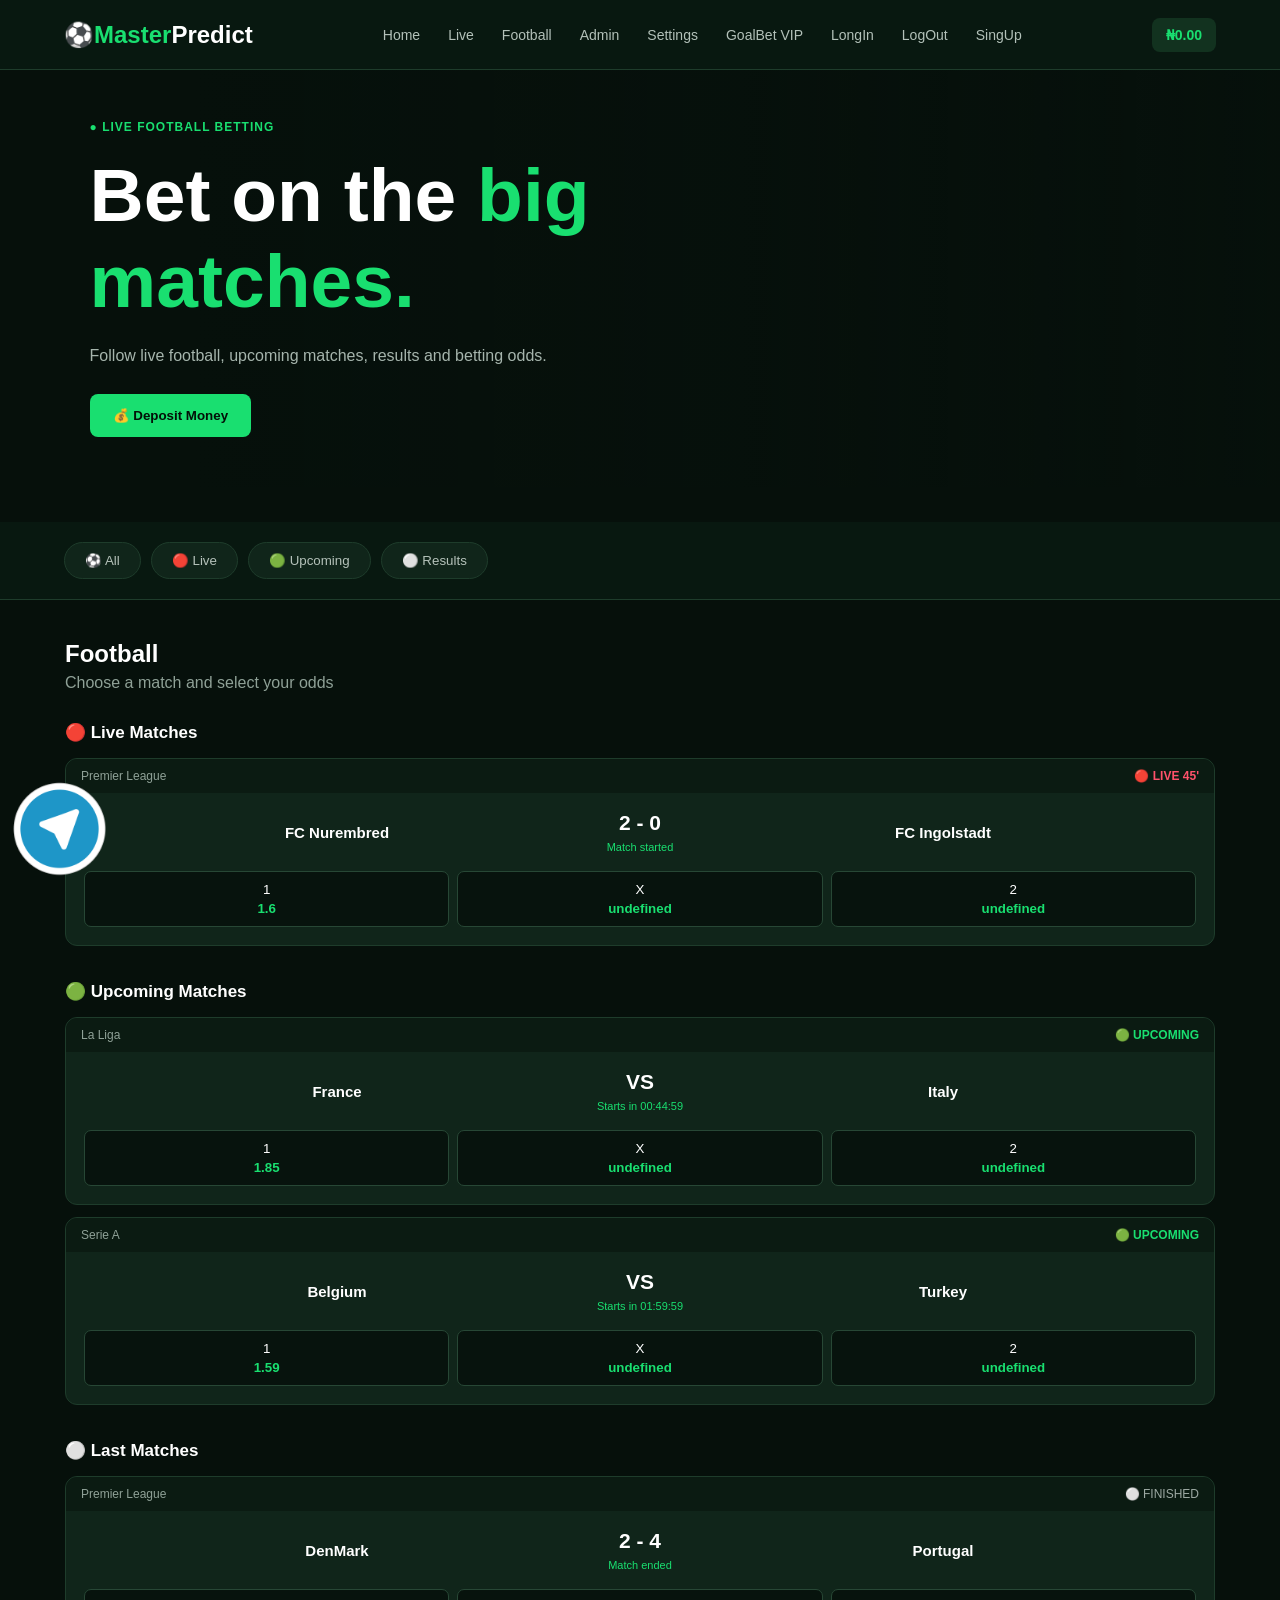
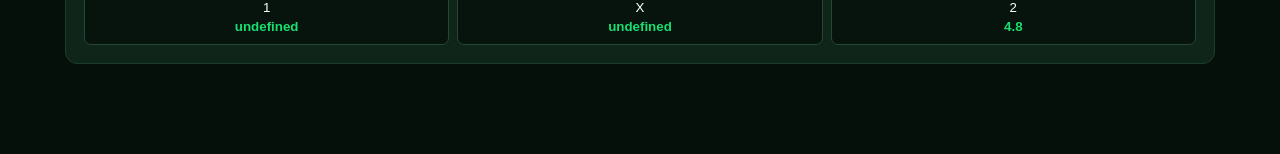
==== index.html @ e1214bd0 "Add initial styles and VIP membership page - Created a new CSS file for styling the application with" ====
<!DOCTYPE html>
<html lang="en">

<head>
    <meta charset="UTF-8">

    <meta
        name="viewport"
        content="width=device-width, initial-scale=1.0">

    <title>BetZone Football</title>

    <link rel="stylesheet" href="style.css">
</head>

<body>

<!-- ================= HEADER ================= -->

<header class="header">

    <div class="logo">
        ⚽<span>Master</span>Predict
    </div>

    <nav>
        <a href="#home">Home</a>
        <a href="#live">Live</a>
        <a href="#matches">Football</a>
        <a href="file:///C:/Users/USER/Documents/Dashbord/home.html#dashboard">Admin</a>
        <a href="setting.html">Settings</a>
        <a href="vip.html">GoalBet VIP</a>
        <a href="login.html">LongIn</a>
        <a href="logout.html">LogOut</a>
        <a href="singup.html">SingUp</a>
    </nav>

    <div class="wallet">

        <span></span>

        <strong>
            ₦<span id="balance">0.00</span>
        </strong>

    </div>

</header>


<!-- ================= HERO ================= -->

<section class="hero" id="home">

    <div class="hero-content">

        <div class="live-label">
            ● LIVE FOOTBALL BETTING
        </div>

        <h1>
            Bet on the
            <span>big matches.</span>
        </h1>

        <p>
            Follow live football, upcoming matches,
            results and betting odds.
        </p>

        <button
            class="primary-btn"
            onclick="depositMoney()">

            💰 Deposit Money

        </button>

    </div>

</section>


<!-- ================= QUICK MENU ================= -->

<div class="quick-menu">

    <button onclick="showCategory('all')">
        ⚽ All
    </button>

    <button onclick="showCategory('live')">
        🔴 Live
    </button>

    <button onclick="showCategory('upcoming')">
        🟢 Upcoming
    </button>

    <button onclick="showCategory('finished')">
        ⚪ Results
    </button>

</div>


<!-- ================= MAIN ================= -->

<main id="matches">

    <div class="page-title">

        <h2>
            Football
        </h2>

        <p>
            Choose a match and select your odds
        </p>

    </div>


    <!-- LIVE -->

    <section id="live">

        <h3>🔴 Live Matches</h3>

        <div
            id="liveMatches"
            class="match-list">
        </div>

    </section>


    <!-- UPCOMING -->

    <section>

        <h3>🟢 Upcoming Matches</h3>

        <div
            id="upcomingMatches"
            class="match-list">
        </div>

    </section>


    <!-- FINISHED -->

    <section>

        <h3>⚪ Last Matches</h3>

        <div
            id="finishedMatches"
            class="match-list">
        </div>

    </section>

    <div class="boxes">
<a href="https://t.me/masterpredict258">
    <img src="image/round.png" alt="" style="height: 100%; width: 100%;">
</a>
</div>
</main>


<!-- ================= BET SLIP ================= -->

<!-- <aside class="betslip">

    <div class="betslip-header">

        <h2>🎟 Bet Slip</h2>

        <span id="betCount">
            0
        </span>

    </div>


    <div id="betItems">

        <div class="empty-slip">

            <div>
                🎟️
            </div>

            <p>
                Your bet slip is empty
            </p>

            <small>
                Select an odd to add a bet
            </small>

        </div>

    </div>


    <div class="bet-summary">

        <div>
            <span>Total Odds</span>

            <strong id="totalOdds">
                0.00
            </strong>
        </div>


        <label>
            Stake
        </label>

        <input
            id="stake"
            type="number"
            min="0"
            placeholder="₦ Enter amount"
            oninput="calculateWin()">


        <div>

            <span>Potential Win</span>

            <strong class="green">
                ₦<span id="potentialWin">
                    0.00
                </span>
            </strong>

        </div>


        <button
            class="place-btn"
            onclick="placeBet()">

            PLACE BET

        </button>

    </div>

</aside> -->


<!-- ================= MOBILE NAV ================= -->

<div class="mobile-nav">

    <a href="#home">
        🏠
        <small>Home</small>
    </a>

    <a href="#live">
        🔴
        <small>Live</small>
    </a>

    <a href="#matches">
        ⚽
        <small>Football</small>
    </a>

    <a href="file:///C:/Users/USER/Documents/Dashbord/home.html#dashboard">
        👤
        <small>Admin</small>
    </a>

</div>


<script src="app.js"></script>

</body>
</html>
---- style.css ----
* {
    margin: 0;
    padding: 0;
    box-sizing: border-box;
}


:root {

    --green: #19df70;

    --dark: #06100b;

    --dark2: #0a1b12;

    --card: #10251a;

    --border: #1e3c2b;

    --text: #ffffff;

    --muted: #8fa197;

}


body {

    font-family:
        Arial,
        Helvetica,
        sans-serif;

    background:
        var(--dark);

    color:
        var(--text);

    min-height: 100vh;

    padding-bottom: 50px;
}


/* HEADER */

.header {

    height: 70px;

    padding:
        0 5%;

    display: flex;

    align-items: center;

    justify-content: space-between;

    background:
        #081810;

    border-bottom:
        1px solid var(--border);

    position: sticky;

    top: 0;

    z-index: 100;
}


.logo {

    font-size: 24px;

    font-weight: 800;
}


.logo span {

    color:
        var(--green);
}


nav {

    display: flex;

    gap: 28px;
}


nav a {

    color:
        #b3c1b9;

    text-decoration: none;

    font-size: 14px;
}


nav a:hover {

    color:
        var(--green);
}


.wallet {

    background:
        #12321f;

    padding:
        9px 14px;

    border-radius:
        8px;

    display: flex;

    flex-direction: column;

    font-size: 11px;

    color:
        var(--muted);
}


.wallet strong {

    color:
        var(--green);

    font-size: 14px;
}


/* HERO */

.hero {

    min-height: 390px;

    display: flex;

    align-items: center;

    padding:
        50px 7%;

    background:

        linear-gradient(
            90deg,
            #06100b 15%,
            rgba(6,16,11,.82),
            rgba(6,16,11,.25)
        ),

        url(
            "https://images.unsplash.com/photo-1579952363873-27f3bade9f55?auto=format&fit=crop&w=1600&q=80"
        );

    background-size:
        cover;

    background-position:
        center;
}


.hero-content {

    max-width:
        650px;
}


.live-label {

    color:
        var(--green);

    font-size:
        12px;

    font-weight:
        bold;

    letter-spacing:
        1px;
}


.hero h1 {

    font-size:
        clamp(42px, 7vw, 75px);

    margin:
        18px 0;
}


.hero h1 span {

    color:
        var(--green);
}


.hero p {

    color:
        #a6b5ad;

    line-height:
        1.7;

    max-width:
        520px;

    margin-bottom:
        25px;
}


.primary-btn,
.place-btn {

    border:
        none;

    background:
        var(--green);

    color:
        #031008;

    font-weight:
        800;

    padding:
        14px 23px;

    border-radius:
        8px;

    cursor:
        pointer;
}


.primary-btn:hover,
.place-btn:hover {

    background:
        #39ec87;
}


/* QUICK MENU */

.quick-menu {

    display:
        flex;

    gap:
        10px;

    padding:
        20px 5%;

    background:
        #081810;

    border-bottom:
        1px solid var(--border);

    overflow-x:
        auto;
}


.quick-menu button {

    white-space:
        nowrap;

    background:
        #10251a;

    color:
        #b5c2ba;

    border:
        1px solid var(--border);

    padding:
        10px 20px;

    border-radius:
        20px;

    cursor:
        pointer;
}


.quick-menu button:hover {

    color:
        var(--green);

    border-color:
        var(--green);
}


/* MAIN */

main {

    width:
        90%;

    max-width:
        1150px;

    margin:
        40px auto;
}


.page-title {

    margin-bottom:
        30px;
}


.page-title p {

    color:
        var(--muted);

    margin-top:
        6px;
}


section {

    margin-bottom:
        35px;
}


section h3 {

    margin-bottom:
        15px;

    font-size:
        17px;
}


/* MATCH */

.match-list {

    display:
        grid;

    gap:
        12px;
}


.match-card {

    background:
        var(--card);

    border:
        1px solid var(--border);

    border-radius:
        12px;

    overflow:
        hidden;

    transition:
        .2s;
}


.match-card:hover {

    border-color:
        #2d6044;

    transform:
        translateY(-1px);
}


.match-header {

    padding:
        10px 15px;

    background:
        #0b1b12;

    display:
        flex;

    justify-content:
        space-between;

    color:
        var(--muted);

    font-size:
        12px;
}


.status-live {

    color:
        #ff526b;

    font-weight:
        bold;
}


.status-upcoming {

    color:
        var(--green);

    font-weight:
        bold;
}


.status-finished {

    color:
        #9da9a3;
}


.match-body {

    padding:
        18px;
}


.teams {

    display:
        grid;

    grid-template-columns:
        1fr 100px 1fr;

    align-items:
        center;

    text-align:
        center;
}


.team {

    font-weight:
        bold;

    font-size:
        15px;
}


.center-score {

    font-size:
        21px;

    font-weight:
        800;
}


.match-time {

    color:
        var(--green);

    font-size:
        11px;

    margin-top:
        6px;
}


.odds {

    display:
        grid;

    grid-template-columns:
        repeat(3, 1fr);

    gap:
        8px;

    margin-top:
        18px;
}


.odd-btn {

    border:
        1px solid #274735;

    background:
        #07130d;

    color:
        white;

    border-radius:
        7px;

    padding:
        10px;

    cursor:
        pointer;
}


.odd-btn:hover {

    border-color:
        var(--green);

    background:
        #123522;
}


.odd-btn strong {

    display:
        block;

    color:
        var(--green);

    margin-top:
        4px;
}


/* BETSLIP */

.betslip {

    position:
        fixed;

    right:
        20px;

    bottom:
        20px;

    width:
        330px;

    background:
        #10251a;

    border:
        1px solid var(--border);

    border-radius:
        14px;

    box-shadow:
        0 15px 50px rgba(0,0,0,.55);

    overflow:
        hidden;

    z-index:
        90;
}


.betslip-header {

    padding:
        15px;

    background:
        #0b1b12;

    display:
        flex;

    justify-content:
        space-between;
}


.betslip-header span {

    background:
        var(--green);

    color:
        #031008;

    width:
        24px;

    height:
        24px;

    display:
        flex;

    align-items:
        center;

    justify-content:
        center;

    border-radius:
        50%;

    font-size:
        12px;

    font-weight:
        bold;
}


#betItems {

    padding:
        10px 15px;

    max-height:
        200px;

    overflow-y:
        auto;
}


.empty-slip {

    text-align:
        center;

    padding:
        20px;

    color:
        var(--muted);
}


.empty-slip div {

    font-size:
        30px;

    margin-bottom:
        10px;
}


.empty-slip small {

    display:
        block;

    margin-top:
        5px;
}


.bet-item {

    padding:
        12px 0;

    border-bottom:
        1px solid var(--border);

    font-size:
        13px;
}


.bet-item small {

    color:
        var(--muted);
}


.remove-btn {

    float:
        right;

    color:
        #ff526b;

    background:
        none;

    border:
        none;

    cursor:
        pointer;
}


.bet-summary {

    padding:
        15px;

    border-top:
        1px solid var(--border);
}


.bet-summary > div {

    display:
        flex;

    justify-content:
        space-between;

    margin-bottom:
        12px;
}


.bet-summary span {

    color:
        var(--muted);
}


.green {

    color:
        var(--green);
}


.bet-summary label {

    display:
        block;

    color:
        var(--muted);

    font-size:
        12px;
}


.bet-summary input {

    width:
        100%;

    margin:
        7px 0 15px;

    padding:
        12px;

    background:
        #07130d;

    color:
        white;

    border:
        1px solid var(--border);

    border-radius:
        7px;

    outline:
        none;
}


.place-btn {

    width:
        100%;
}


/* MOBILE NAV */

.mobile-nav {

    display:
        none;
}


/* MOBILE */

@media(max-width: 800px) {

    .header {

        height:
            auto;

        padding:
            14px;

        flex-wrap:
            wrap;

        gap:
            12px;
    }


    nav {

        order:
            3;

        width:
            100%;

        justify-content:
            center;

        gap:
            16px;
    }


    .hero {

        min-height:
            400px;

        padding:
            50px 7%;
    }


    .teams {

        grid-template-columns:
            1fr 70px 1fr;
    }


    .team {

        font-size:
            12px;
    }


    .betslip {

        position:
            relative;

        width:
            90%;

        right:
            auto;

        bottom:
            auto;

        margin:
            20px auto;
    }


    .mobile-nav {

        display:
            flex;

        position:
            fixed;

        bottom:
            0;

        left:
            0;

        right:
            0;

        height:
            62px;

        background:
            #081810;

        border-top:
            1px solid var(--border);

        z-index:
            200;

        justify-content:
            space-around;

        align-items:
            center;
    }


    .mobile-nav a {

        color:
            #9eada5;

        text-decoration:
            none;

        display:
            flex;

        flex-direction:
            column;

        align-items:
            center;

        gap:
            3px;

        font-size:
            18px;
    }


    .mobile-nav small {

        font-size:
            9px;
    }

}


@media(max-width: 450px) {

    .hero h1 {

        font-size:
            42px;
    }


    .odds {

        gap:
            4px;
    }


    .odd-btn {

        padding:
            8px 4px;

        font-size:
            11px;
    }

}

.boxes{
    height:100px;
    width: 100px;
    /* background: #19df70; */
    border-radius: 50%;
    position: fixed;
    left:10px ;
    bottom: 20px;
}
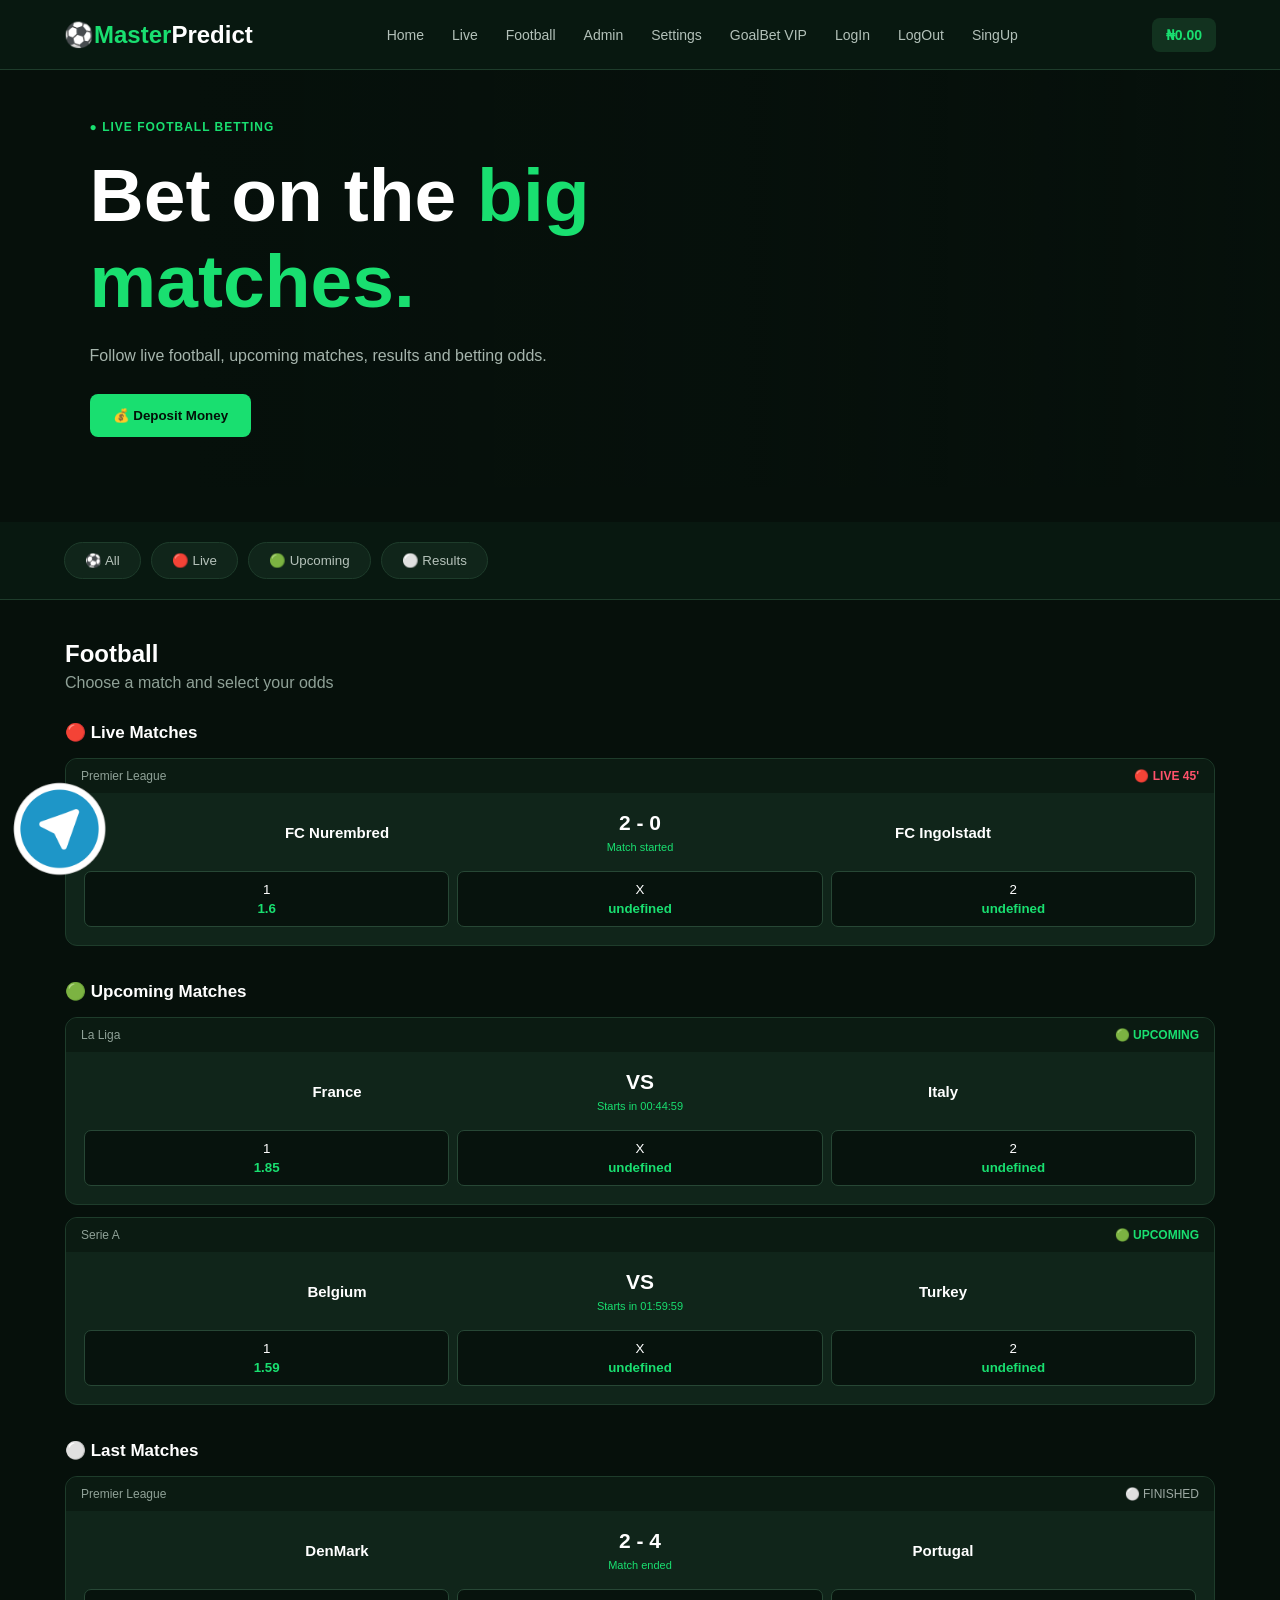
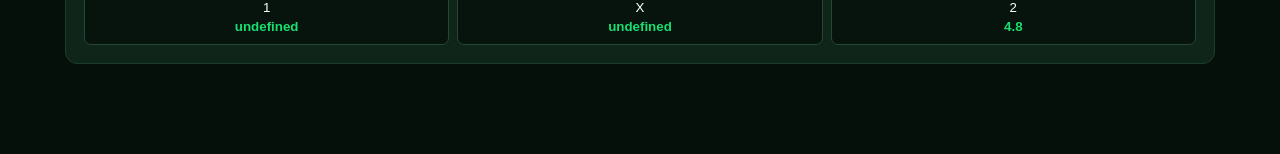
==== commit b0be7c01: "correct spelling" ====
--- a/index.html
+++ b/index.html
@@ -31,7 +31,7 @@
         <a href="file:///C:/Users/USER/Documents/Dashbord/home.html#dashboard">Admin</a>
         <a href="setting.html">Settings</a>
         <a href="vip.html">GoalBet VIP</a>
-        <a href="login.html">LongIn</a>
+        <a href="login.html">LogIn</a>
         <a href="logout.html">LogOut</a>
         <a href="singup.html">SingUp</a>
     </nav>
